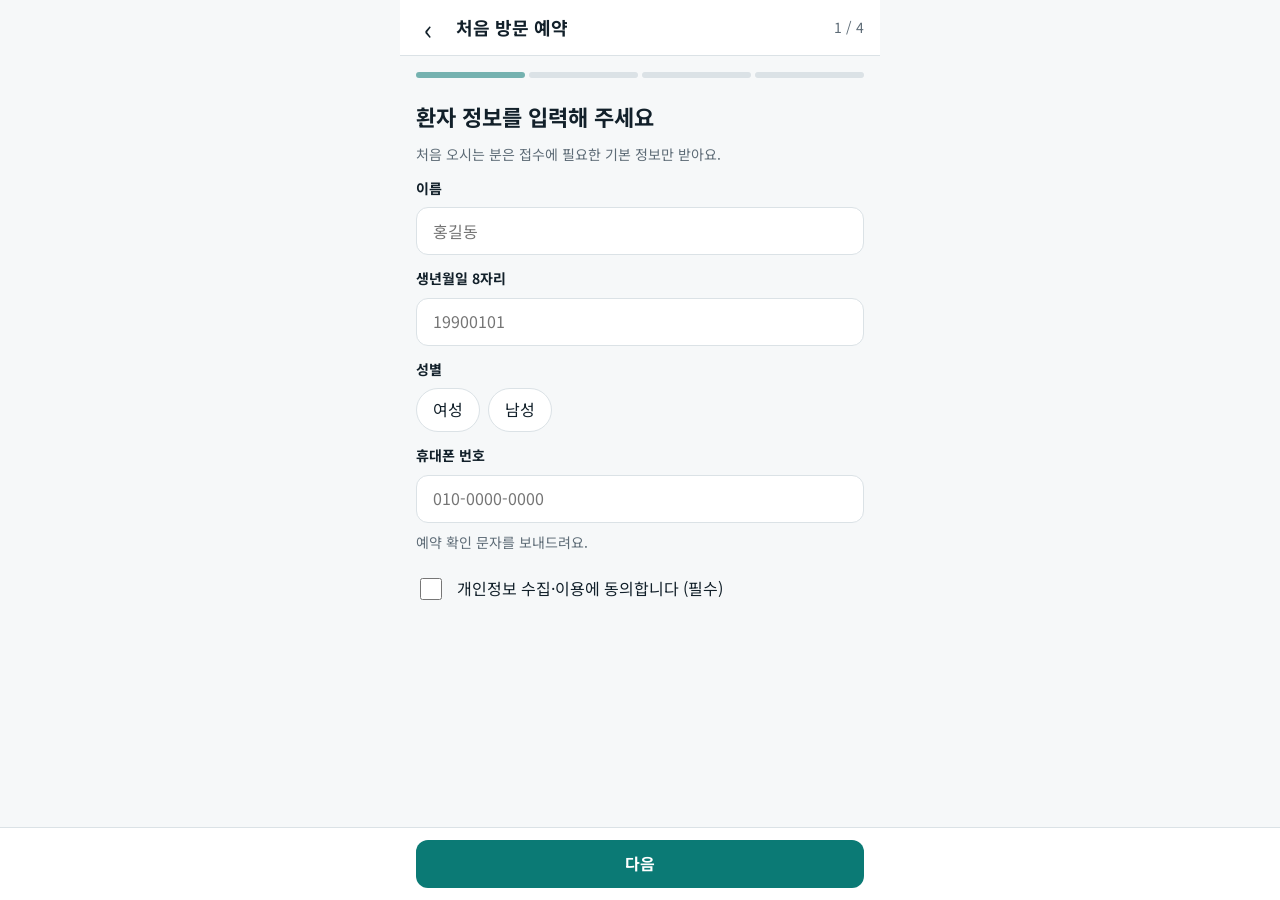
==== reserve-first.html @ 38b5ae51 "Add reservation popup (first visit / revisit) and first-visit booking flow Co-Authored-By: Claude So" ====
<!DOCTYPE html>
<html lang="ko">
<head>
  <meta charset="UTF-8">
  <meta name="viewport" content="width=device-width, initial-scale=1, viewport-fit=cover">
  <title>처음 방문 예약</title>
  <link rel="stylesheet" href="https://fonts.googleapis.com/css2?family=Noto+Sans+KR:wght@400;700&display=swap">
  <link rel="stylesheet" href="css/tokens.css">
  <link rel="stylesheet" href="css/base.css">
  <link rel="stylesheet" href="css/components.css">
</head>
<body>
<div class="screen">
  <header class="appbar">
    <button class="appbar__back" type="button" id="back" aria-label="이전">‹</button>
    <span class="appbar__title">처음 방문 예약</span>
    <span class="appbar__spacer"></span>
    <span class="appbar__step num" id="step-label">1 / 4</span>
  </header>

  <main class="screen__body screen__body--with-bar">
    <ol class="steps" id="steps" aria-label="진행 단계"><li></li><li></li><li></li><li></li></ol>

    <!-- 1. 환자 정보 -->
    <section class="stack" data-step="1">
      <h1>환자 정보를 입력해 주세요</h1>
      <p class="muted">처음 오시는 분은 접수에 필요한 기본 정보만 받아요.</p>
      <div class="field"><label class="field__label" for="name">이름</label><input class="input" id="name" autocomplete="name" placeholder="홍길동"><span class="field__error" id="name-err" hidden>이름을 입력해 주세요.</span></div>
      <div class="field"><label class="field__label" for="birth">생년월일 8자리</label><input class="input num" id="birth" inputmode="numeric" maxlength="8" placeholder="19900101"><span class="field__error" id="birth-err" hidden>8자리 숫자로 입력해 주세요. 예: 19900101</span></div>
      <div class="field"><span class="field__label" id="gender-label">성별</span>
        <div class="chips" role="group" aria-labelledby="gender-label"><button class="chip" type="button" data-gender="여성" aria-pressed="false">여성</button><button class="chip" type="button" data-gender="남성" aria-pressed="false">남성</button></div>
        <span class="field__error" id="gender-err" hidden>성별을 선택해 주세요.</span></div>
      <div class="field"><label class="field__label" for="phone">휴대폰 번호</label><input class="input num" id="phone" inputmode="tel" autocomplete="tel" maxlength="13" placeholder="010-0000-0000"><span class="field__help">예약 확인 문자를 보내드려요.</span><span class="field__error" id="phone-err" hidden>휴대폰 번호를 정확히 입력해 주세요.</span></div>
      <label class="check"><input type="checkbox" id="agree"> 개인정보 수집·이용에 동의합니다 (필수)</label>
      <span class="field__error" id="agree-err" hidden>동의해야 예약할 수 있어요.</span>
    </section>

    <!-- 2. 진료과 -->
    <section class="stack" data-step="2" hidden>
      <h1>진료과를 선택해 주세요</h1>
      <p class="muted">어느 과인지 모르면 내과로 접수하면 안내해 드려요.</p>
      <ul class="list" id="dept-list"></ul>
    </section>

    <!-- 3. 의사·날짜·시간 -->
    <section class="stack" data-step="3" hidden>
      <h1>의사와 시간을 선택해 주세요</h1>
      <p class="muted" id="dept-note"></p>
      <h2>의사</h2>
      <div class="stack" id="doctor-list" role="radiogroup" aria-label="의사"></div>
      <h2>날짜</h2>
      <div class="chips" id="date-list" role="group" aria-label="날짜"></div>
      <h2>시간</h2>
      <div class="chips" id="time-list" role="group" aria-label="시간"></div>
      <div class="field"><label class="field__label" for="memo">증상 메모 (선택)</label><textarea class="input" id="memo" placeholder="증상을 간단히 적어 주세요."></textarea></div>
    </section>

    <!-- 4. 확인 -->
    <section class="stack" data-step="4" hidden>
      <h1>예약 내용을 확인해 주세요</h1>
      <dl class="summary card" id="confirm"></dl>
      <p class="notice">처음 방문은 접수 후 기본 문진이 있어서 진료 시작 20분 전까지 오시는 걸 권해요.</p>
      <p class="muted">진료비와 의사, 시간은 예시 정보입니다.</p>
    </section>
  </main>

  <div class="bottom-bar"><button class="btn btn--block" type="button" id="next">다음</button></div>
</div>

<div class="sheet" id="login-sheet" role="dialog" aria-modal="true" aria-labelledby="login-title" hidden>
  <div class="sheet__backdrop" data-close></div>
  <div class="sheet__panel">
    <h2 id="login-title">로그인이 필요해요</h2>
    <p class="muted">예약을 접수하려면 로그인이나 회원가입을 해야 해요. 입력한 내용은 그대로 유지돼요.</p>
    <button class="btn btn--block" type="button" disabled>로그인 (준비 중)</button>
    <button class="btn btn--secondary btn--block" type="button" disabled>회원가입 (준비 중)</button>
    <button class="btn btn--ghost btn--block" type="button" data-close>돌아가기</button>
  </div>
</div>

<script src="js/main.js"></script>
<script src="js/reserve-first.js"></script>
</body>
</html>
---- css/tokens.css ----
/* 디자인 토큰: 색·간격·글자·모서리는 전부 여기서만 정의한다 */
:root {
  /* 색: 의료 서비스에 맞춘 차분한 청록 + 상태색 */
  --bg: #f6f8f9;
  --surface: #ffffff;
  --fg: #12202a;
  --muted: #5d6b76;
  --line: #dbe2e6;
  --primary: #0b7a75;
  --primary-fg: #ffffff;
  --primary-soft: #dff2f0;
  --focus: #1d6fd6;

  /* 상태색: 예약·결제 상태 표시 전용 */
  --ok: #1f7a43;       --ok-soft: #e0f3e8;
  --warn: #8a5a00;     --warn-soft: #fcefd0;
  --danger: #b3261e;   --danger-soft: #fbe3e1;
  --info: #1d5fa8;     --info-soft: #e1edf9;

  /* 글자 */
  --font: "Noto Sans KR", -apple-system, BlinkMacSystemFont, "Apple SD Gothic Neo", sans-serif;
  --fs-xs: 0.75rem;  --fs-sm: 0.875rem; --fs-md: 1rem;
  --fs-lg: 1.125rem; --fs-xl: 1.375rem; --fs-2xl: 1.75rem;

  /* 간격(4px 단위) */
  --sp-1: 4px;  --sp-2: 8px;  --sp-3: 12px; --sp-4: 16px;
  --sp-5: 24px; --sp-6: 32px; --sp-7: 48px;

  /* 모서리·그림자·터치 크기 */
  --radius-sm: 8px; --radius-md: 12px; --radius-pill: 999px;
  --shadow: 0 1px 3px rgba(18, 32, 42, 0.08);
  --touch: 48px;          /* 모든 버튼·입력의 최소 높이 */
  --content-max: 480px;   /* 모바일 우선, 큰 화면에서도 폭 고정 */
}

@media (prefers-color-scheme: dark) {
  :root:not([data-theme="light"]) {
    --bg: #0e171c; --surface: #16232b; --fg: #e8eff2; --muted: #98a8b2; --line: #2a3a44;
    --primary: #3fb8b0; --primary-fg: #06201e; --primary-soft: #153a38; --focus: #6aa8f5;
    --ok: #62c98a; --ok-soft: #153325; --warn: #e5b04a; --warn-soft: #3a2d10;
    --danger: #f0867f; --danger-soft: #3d1b19; --info: #7fb4ee; --info-soft: #16304a;
    color-scheme: dark;
  }
}
:root[data-theme="dark"] {
  --bg: #0e171c; --surface: #16232b; --fg: #e8eff2; --muted: #98a8b2; --line: #2a3a44;
  --primary: #3fb8b0; --primary-fg: #06201e; --primary-soft: #153a38; --focus: #6aa8f5;
  --ok: #62c98a; --ok-soft: #153325; --warn: #e5b04a; --warn-soft: #3a2d10;
  --danger: #f0867f; --danger-soft: #3d1b19; --info: #7fb4ee; --info-soft: #16304a;
  color-scheme: dark;
}
---- css/base.css ----
/* 기본 규칙: 리셋, 본문, 화면 틀 */
*, *::before, *::after { box-sizing: border-box; }
html { -webkit-text-size-adjust: 100%; }
[hidden] { display: none !important; }
body {
  margin: 0;
  min-height: 100dvh;
  background: var(--bg);
  color: var(--fg);
  font: var(--fs-md)/1.6 var(--font);
  padding: env(safe-area-inset-top) env(safe-area-inset-right) env(safe-area-inset-bottom) env(safe-area-inset-left);
}
h1, h2, h3, p { margin: 0; }
h1 { font-size: var(--fs-xl); line-height: 1.3; }
h2 { font-size: var(--fs-lg); line-height: 1.4; }
h3 { font-size: var(--fs-md); }
a { color: var(--primary); }
:focus-visible { outline: 3px solid var(--focus); outline-offset: 2px; }
button, input, select, textarea { font: inherit; color: inherit; }
.num { font-variant-numeric: tabular-nums; }
.muted { color: var(--muted); font-size: var(--fs-sm); }

/* 화면 틀: 가운데 정렬된 한 줄 컬럼, 아래 고정 버튼 높이만큼 여백 */
.screen { max-width: var(--content-max); margin-inline: auto; min-height: 100dvh; display: flex; flex-direction: column; }
.screen__body { flex: 1; padding: var(--sp-4); display: flex; flex-direction: column; gap: var(--sp-5); min-width: 0; }
.screen__body--with-bar { padding-bottom: calc(var(--touch) + var(--sp-6) + var(--sp-4)); }
.stack { display: flex; flex-direction: column; gap: var(--sp-3); min-width: 0; }
.row { display: flex; align-items: center; justify-content: space-between; gap: var(--sp-3); min-width: 0; }
---- css/components.css ----
/* 공통 컴포넌트: 예약 → 결제 화면 전부 이 안에서만 조립한다 */

/* 상단 앱바 */
.appbar { position: sticky; top: 0; z-index: 10; display: flex; align-items: center; gap: var(--sp-2); min-height: 56px; padding: 0 var(--sp-4); background: var(--surface); border-bottom: 1px solid var(--line); }
.appbar__title { font-size: var(--fs-lg); font-weight: 700; }

/* 진행 단계 (진료과 → 의사 → 시간 → 확인 → 결제) */
.steps { display: flex; gap: var(--sp-1); list-style: none; margin: 0; padding: 0; }
.steps li { flex: 1; height: 6px; border-radius: var(--radius-pill); background: var(--line); }
.steps li[data-state="done"], .steps li[aria-current="step"] { background: var(--primary); }
.steps li[aria-current="step"] { opacity: 0.55; }

/* 카드 */
.card { background: var(--surface); border: 1px solid var(--line); border-radius: var(--radius-md); padding: var(--sp-4); box-shadow: var(--shadow); min-width: 0; }
.card--selectable { cursor: pointer; }
.card--selectable[aria-checked="true"] { border-color: var(--primary); background: var(--primary-soft); }

/* 버튼 */
.btn { display: inline-flex; align-items: center; justify-content: center; gap: var(--sp-2); min-height: var(--touch); padding: 0 var(--sp-5); border: 1px solid transparent; border-radius: var(--radius-md); font-weight: 700; cursor: pointer; background: var(--primary); color: var(--primary-fg); }
.btn--secondary { background: var(--surface); color: var(--primary); border-color: var(--primary); }
.btn--ghost { background: transparent; color: var(--muted); }
.btn--danger { background: var(--danger); color: #fff; }
.btn--block { display: flex; width: 100%; }
.btn:disabled { opacity: 0.4; cursor: not-allowed; }

/* 입력 */
.field { display: flex; flex-direction: column; gap: var(--sp-2); }
.field__label { font-size: var(--fs-sm); font-weight: 700; }
.field__help { font-size: var(--fs-sm); color: var(--muted); }
.field__error { font-size: var(--fs-sm); color: var(--danger); }
.input { width: 100%; min-height: var(--touch); padding: 0 var(--sp-4); background: var(--surface); border: 1px solid var(--line); border-radius: var(--radius-md); }
.input[aria-invalid="true"] { border-color: var(--danger); }

/* 선택 칩 (진료 시간대, 진료과) */
.chips { display: flex; flex-wrap: wrap; gap: var(--sp-2); }
.chip { min-height: 44px; padding: 0 var(--sp-4); border: 1px solid var(--line); border-radius: var(--radius-pill); background: var(--surface); cursor: pointer; font-variant-numeric: tabular-nums; }
.chip[aria-pressed="true"] { background: var(--primary); border-color: var(--primary); color: var(--primary-fg); font-weight: 700; }
.chip:disabled { opacity: 0.4; text-decoration: line-through; cursor: not-allowed; }

/* 상태 뱃지: 색만으로 구분하지 않고 글자도 같이 쓴다 */
.badge { display: inline-block; padding: 2px var(--sp-3); border-radius: var(--radius-pill); font-size: var(--fs-xs); font-weight: 700; }
.badge--ok { background: var(--ok-soft); color: var(--ok); }
.badge--warn { background: var(--warn-soft); color: var(--warn); }
.badge--danger { background: var(--danger-soft); color: var(--danger); }
.badge--info { background: var(--info-soft); color: var(--info); }

/* 내역 목록 (예약 확인, 결제 내역) */
.summary { margin: 0; display: flex; flex-direction: column; }
.summary > div { display: flex; justify-content: space-between; gap: var(--sp-4); padding: var(--sp-3) 0; border-bottom: 1px solid var(--line); }
.summary dt { color: var(--muted); }
.summary dd { margin: 0; text-align: right; font-variant-numeric: tabular-nums; }
.summary .total { font-weight: 700; font-size: var(--fs-lg); border-bottom: 0; }

/* 하단 고정 행동 버튼 */
.bottom-bar { position: fixed; left: 0; right: 0; bottom: 0; z-index: 10; padding: var(--sp-3) var(--sp-4) calc(var(--sp-3) + env(safe-area-inset-bottom, 0px)); background: var(--surface); border-top: 1px solid var(--line); }
.bottom-bar > * { max-width: calc(var(--content-max) - 2 * var(--sp-4)); margin-inline: auto; }

/* 안내 문구 */
.notice { padding: var(--sp-3) var(--sp-4); border-radius: var(--radius-md); background: var(--info-soft); color: var(--info); font-size: var(--fs-sm); }
.notice--warn { background: var(--warn-soft); color: var(--warn); }

@media (prefers-reduced-motion: reduce) { * { transition: none !important; animation: none !important; } }

/* 선택 입력: 체크박스·라디오 */
.check { display: flex; align-items: center; gap: var(--sp-3); min-height: var(--touch); cursor: pointer; }
.check input { width: 22px; height: 22px; accent-color: var(--primary); flex: none; }
textarea.input { padding: var(--sp-3) var(--sp-4); min-height: 96px; resize: vertical; }

/* 리스트: 진료과, 의사, 예약 내역, 결제 내역에 공통으로 쓴다 */
.list { list-style: none; margin: 0; padding: 0; background: var(--surface); border: 1px solid var(--line); border-radius: var(--radius-md); overflow: hidden; }
.list__item { display: flex; align-items: center; gap: var(--sp-3); width: 100%; min-height: 64px; padding: var(--sp-3) var(--sp-4); border: 0; border-bottom: 1px solid var(--line); background: transparent; text-align: left; text-decoration: none; color: inherit; min-width: 0; }
.list__item:last-child { border-bottom: 0; }
.list__item--link { cursor: pointer; }
.list__item--link::after { content: "›"; color: var(--muted); font-size: var(--fs-xl); margin-left: auto; padding-left: var(--sp-2); }
.list__item[aria-selected="true"] { background: var(--primary-soft); }
.list__avatar { flex: none; width: 40px; height: 40px; border-radius: 50%; background: var(--primary-soft); color: var(--primary); display: grid; place-items: center; font-weight: 700; }
.list__main { flex: 1; min-width: 0; display: flex; flex-direction: column; }
.list__title { font-weight: 700; overflow-wrap: anywhere; }
.list__sub { font-size: var(--fs-sm); color: var(--muted); overflow-wrap: anywhere; }
.list__aside { flex: none; text-align: right; font-variant-numeric: tabular-nums; }

/* 바텀시트(팝업): 모바일에서는 아래에서 올라오고, 큰 화면에서는 가운데에 뜬다 */
.sheet { position: fixed; inset: 0; z-index: 50; display: flex; align-items: flex-end; justify-content: center; }
.sheet[hidden] { display: none; }
.sheet__backdrop { position: absolute; inset: 0; background: rgba(10, 24, 30, 0.5); }
.sheet__panel { position: relative; width: 100%; max-width: var(--content-max); max-height: 90dvh; overflow-y: auto; background: var(--surface); color: var(--fg); border-radius: 24px 24px 0 0; padding: var(--sp-5) var(--sp-4) calc(var(--sp-5) + env(safe-area-inset-bottom, 0px)); display: flex; flex-direction: column; gap: var(--sp-4); }
.sheet__panel .btn, .sheet__panel a { text-decoration: none; }
@media (min-width: 640px) { .sheet { align-items: center; } .sheet__panel { border-radius: 24px; } }

/* 큰 선택 버튼 (처음 방문 / 재방문) */
.choice { display: flex; align-items: center; gap: var(--sp-4); width: 100%; min-height: 76px; padding: var(--sp-4); background: var(--surface); border: 1px solid var(--line); border-radius: var(--radius-md); text-align: left; text-decoration: none; color: inherit; cursor: pointer; }
.choice__main { flex: 1; min-width: 0; display: flex; flex-direction: column; }
.choice__title { font-weight: 700; font-size: var(--fs-lg); }
.choice__sub { font-size: var(--fs-sm); color: var(--muted); }
.choice--primary { border-color: var(--primary); background: var(--primary-soft); }
.choice[aria-disabled="true"] { opacity: 0.55; cursor: not-allowed; }

/* 버튼 모양 카드 (선택형) */
button.card--selectable { width: 100%; text-align: left; font: inherit; color: inherit; }

/* 뒤로 가기 */
.appbar__back { width: 40px; height: 40px; margin-left: calc(-1 * var(--sp-2)); display: grid; place-items: center; border: 0; background: transparent; border-radius: 50%; font-size: 1.75rem; line-height: 1; cursor: pointer; color: var(--fg); text-decoration: none; }
.appbar__spacer { flex: 1; }
.appbar__step { font-size: var(--fs-sm); color: var(--muted); font-variant-numeric: tabular-nums; }
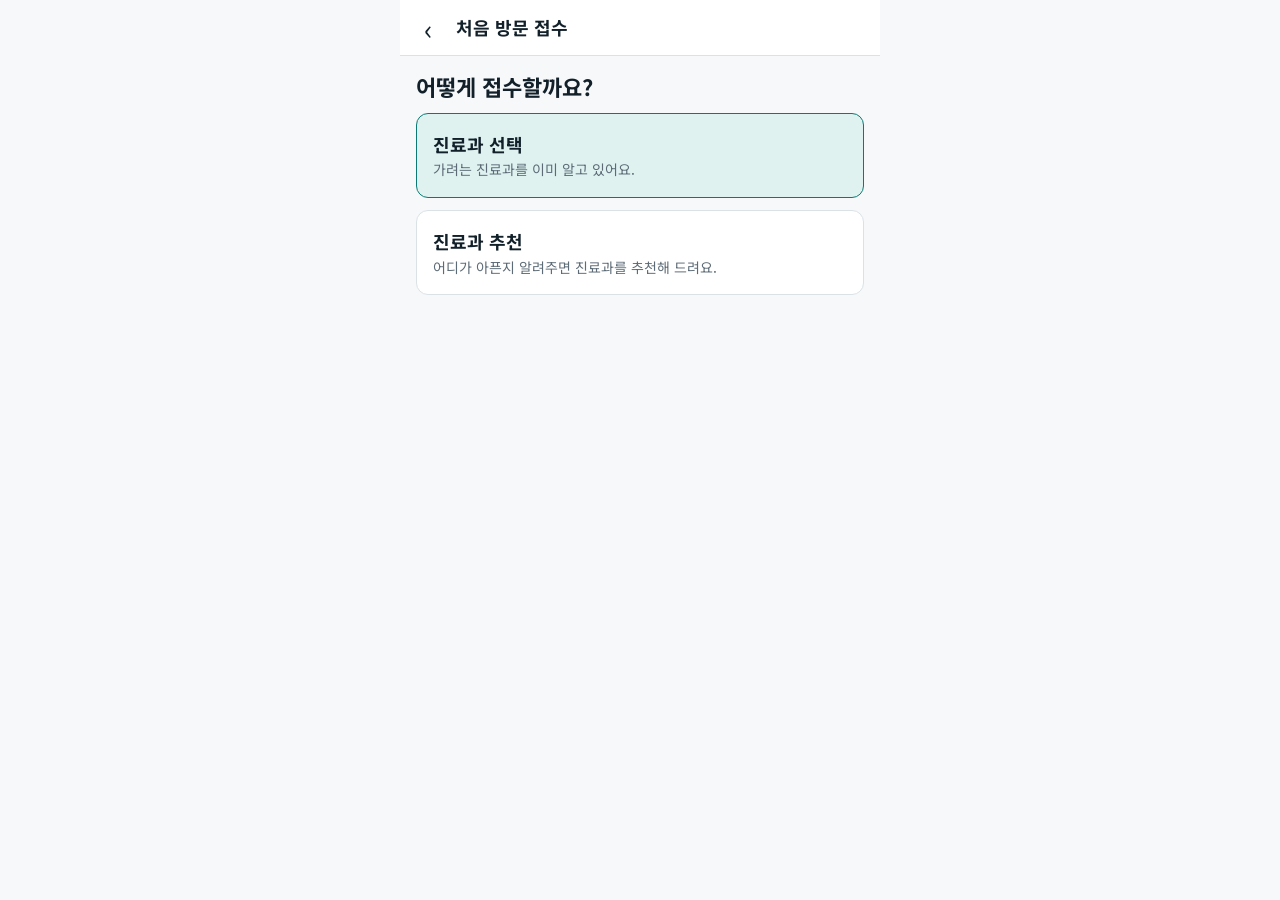
==== commit ba24c1f1: "Rework first-visit flow: department select/recommend (body map), symptom, patient info, waiting/comp" ====
--- a/reserve-first.html
+++ b/reserve-first.html
@@ -3,26 +3,97 @@
 <head>
   <meta charset="UTF-8">
   <meta name="viewport" content="width=device-width, initial-scale=1, viewport-fit=cover">
-  <title>처음 방문 예약</title>
+  <title>처음 방문 접수</title>
   <link rel="stylesheet" href="https://fonts.googleapis.com/css2?family=Noto+Sans+KR:wght@400;700&display=swap">
   <link rel="stylesheet" href="css/tokens.css">
   <link rel="stylesheet" href="css/base.css">
   <link rel="stylesheet" href="css/components.css">
+  <link rel="stylesheet" href="css/flow.css">
 </head>
 <body>
 <div class="screen">
   <header class="appbar">
     <button class="appbar__back" type="button" id="back" aria-label="이전">‹</button>
-    <span class="appbar__title">처음 방문 예약</span>
+    <span class="appbar__title">처음 방문 접수</span>
     <span class="appbar__spacer"></span>
-    <span class="appbar__step num" id="step-label">1 / 4</span>
+    <span class="appbar__step num" id="step-label"></span>
   </header>
 
-  <main class="screen__body screen__body--with-bar">
-    <ol class="steps" id="steps" aria-label="진행 단계"><li></li><li></li><li></li><li></li></ol>
+  <main class="screen__body screen__body--with-bar" id="main">
+    <ol class="steps" id="steps" aria-label="진행 단계"></ol>
+    <p class="notice" id="login-note" hidden></p>
 
-    <!-- 1. 환자 정보 -->
-    <section class="stack" data-step="1">
+    <!-- 0. 진료과 선택 / 추천 -->
+    <section class="stack" data-step="mode">
+      <h1>어떻게 접수할까요?</h1>
+      <button class="choice choice--primary" type="button" id="mode-select"><span class="choice__main"><span class="choice__title">진료과 선택</span><span class="choice__sub">가려는 진료과를 이미 알고 있어요.</span></span></button>
+      <button class="choice" type="button" id="mode-recommend"><span class="choice__main"><span class="choice__title">진료과 추천</span><span class="choice__sub">어디가 아픈지 알려주면 진료과를 추천해 드려요.</span></span></button>
+    </section>
+
+    <!-- A-1. 진료과 선택 -->
+    <section class="stack" data-step="dept" hidden>
+      <h1>진료과를 선택해 주세요</h1>
+      <p class="muted" id="dept-hint"></p>
+      <ul class="list" id="dept-list"></ul>
+    </section>
+
+    <!-- B-1. 인체 모형도 -->
+    <section class="stack" data-step="body" hidden>
+      <h1>어디가 아픈가요?</h1>
+      <p class="muted">아픈 부위를 눌러 주세요.</p>
+      <div class="bodymap">
+        <div class="chips" role="group" aria-label="보는 방향"><button class="chip" type="button" data-side="front" aria-pressed="true">앞</button><button class="chip" type="button" data-side="back" aria-pressed="false">뒤</button></div>
+        <svg id="body-svg" viewBox="0 0 200 396" role="group" aria-label="인체 모형도"></svg>
+        <p class="bodymap__picked" id="picked" aria-live="polite"></p>
+      </div>
+    </section>
+
+    <!-- B-2. 질문 -->
+    <section class="stack" data-step="ask" hidden>
+      <h1>어떻게 아픈가요?</h1>
+      <p class="muted" id="ask-part"></p>
+      <div class="ask"><span class="ask__q" id="q-depth">1. 어느 쪽이 아픈가요?</span>
+        <div class="chips" role="group" aria-labelledby="q-depth" data-ask="depth">
+          <button class="chip" type="button" data-v="inside" aria-pressed="false">몸 안쪽(속)</button>
+          <button class="chip" type="button" data-v="outside" aria-pressed="false">겉(피부·근육·뼈)</button></div></div>
+      <div class="ask"><span class="ask__q" id="q-type">2. 어떤 느낌인가요?</span>
+        <div class="chips" role="group" aria-labelledby="q-type" data-ask="type">
+          <button class="chip" type="button" data-v="stab" aria-pressed="false">찌르듯이</button>
+          <button class="chip" type="button" data-v="cut" aria-pressed="false">칼로 베는 듯이</button>
+          <button class="chip" type="button" data-v="throb" aria-pressed="false">욱신욱신 쑤셔요</button>
+          <button class="chip" type="button" data-v="dull" aria-pressed="false">묵직하고 뻐근해요</button>
+          <button class="chip" type="button" data-v="squeeze" aria-pressed="false">조이거나 눌러요</button>
+          <button class="chip" type="button" data-v="burn" aria-pressed="false">화끈거리거나 가려워요</button>
+          <button class="chip" type="button" data-v="numb" aria-pressed="false">저리고 감각이 이상해요</button></div></div>
+      <div class="ask"><span class="ask__q" id="q-cause">3. 어떻게 시작됐나요?</span>
+        <div class="chips" role="group" aria-labelledby="q-cause" data-ask="cause">
+          <button class="chip" type="button" data-v="injury" aria-pressed="false">다치거나 부딪혔어요</button>
+          <button class="chip" type="button" data-v="sudden" aria-pressed="false">갑자기 아파요</button>
+          <button class="chip" type="button" data-v="gradual" aria-pressed="false">서서히 심해졌어요</button></div></div>
+    </section>
+
+    <!-- B-3. 추천 결과 -->
+    <section class="stack" data-step="result" hidden>
+      <h1>이 진료과를 추천해요</h1>
+      <div class="card reco stack"><span class="muted">추천 진료과</span><span class="reco__dept" id="reco-dept"></span><p id="reco-reason"></p></div>
+      <p class="notice notice--warn" id="reco-warn" hidden></p>
+      <div class="stack" id="reco-others-box"><h2>다른 후보</h2><ul class="list" id="reco-others"></ul></div>
+      <button class="btn btn--ghost btn--block" type="button" id="reco-manual">직접 진료과 고르기</button>
+      <p class="muted">입력한 내용을 바탕으로 한 참고 안내이며, 진단이 아닙니다.</p>
+    </section>
+
+    <!-- 증상 서술 -->
+    <section class="stack" data-step="symptom" hidden>
+      <h1>증상을 알려 주세요</h1>
+      <div class="chips"><span class="badge badge--info" id="symptom-dept"></span></div>
+      <div class="field"><label class="field__label" for="symptom">증상 설명</label>
+        <textarea class="input" id="symptom" maxlength="500" placeholder="언제부터, 어디가, 어떻게 아픈지 적어 주세요."></textarea>
+        <span class="field__help"><span id="symptom-count">0</span> / 500자</span>
+        <span class="field__error" id="symptom-err" hidden>증상을 5자 이상 적어 주세요.</span></div>
+    </section>
+
+    <!-- 환자 정보 (로그인하지 않았을 때만) -->
+    <section class="stack" data-step="patient" hidden>
       <h1>환자 정보를 입력해 주세요</h1>
       <p class="muted">처음 오시는 분은 접수에 필요한 기본 정보만 받아요.</p>
       <div class="field"><label class="field__label" for="name">이름</label><input class="input" id="name" autocomplete="name" placeholder="홍길동"><span class="field__error" id="name-err" hidden>이름을 입력해 주세요.</span></div>
@@ -30,55 +101,26 @@
       <div class="field"><span class="field__label" id="gender-label">성별</span>
         <div class="chips" role="group" aria-labelledby="gender-label"><button class="chip" type="button" data-gender="여성" aria-pressed="false">여성</button><button class="chip" type="button" data-gender="남성" aria-pressed="false">남성</button></div>
         <span class="field__error" id="gender-err" hidden>성별을 선택해 주세요.</span></div>
-      <div class="field"><label class="field__label" for="phone">휴대폰 번호</label><input class="input num" id="phone" inputmode="tel" autocomplete="tel" maxlength="13" placeholder="010-0000-0000"><span class="field__help">예약 확인 문자를 보내드려요.</span><span class="field__error" id="phone-err" hidden>휴대폰 번호를 정확히 입력해 주세요.</span></div>
+      <div class="field"><label class="field__label" for="phone">휴대폰 번호</label><input class="input num" id="phone" inputmode="tel" autocomplete="tel" maxlength="13" placeholder="010-0000-0000"><span class="field__help">접수 상태를 문자로 알려드려요.</span><span class="field__error" id="phone-err" hidden>휴대폰 번호를 정확히 입력해 주세요.</span></div>
       <label class="check"><input type="checkbox" id="agree"> 개인정보 수집·이용에 동의합니다 (필수)</label>
-      <span class="field__error" id="agree-err" hidden>동의해야 예약할 수 있어요.</span>
+      <span class="field__error" id="agree-err" hidden>동의해야 접수할 수 있어요.</span>
     </section>
 
-    <!-- 2. 진료과 -->
-    <section class="stack" data-step="2" hidden>
-      <h1>진료과를 선택해 주세요</h1>
-      <p class="muted">어느 과인지 모르면 내과로 접수하면 안내해 드려요.</p>
-      <ul class="list" id="dept-list"></ul>
-    </section>
-
-    <!-- 3. 의사·날짜·시간 -->
-    <section class="stack" data-step="3" hidden>
-      <h1>의사와 시간을 선택해 주세요</h1>
-      <p class="muted" id="dept-note"></p>
-      <h2>의사</h2>
-      <div class="stack" id="doctor-list" role="radiogroup" aria-label="의사"></div>
-      <h2>날짜</h2>
-      <div class="chips" id="date-list" role="group" aria-label="날짜"></div>
-      <h2>시간</h2>
-      <div class="chips" id="time-list" role="group" aria-label="시간"></div>
-      <div class="field"><label class="field__label" for="memo">증상 메모 (선택)</label><textarea class="input" id="memo" placeholder="증상을 간단히 적어 주세요."></textarea></div>
-    </section>
-
-    <!-- 4. 확인 -->
-    <section class="stack" data-step="4" hidden>
-      <h1>예약 내용을 확인해 주세요</h1>
-      <dl class="summary card" id="confirm"></dl>
-      <p class="notice">처음 방문은 접수 후 기본 문진이 있어서 진료 시작 20분 전까지 오시는 걸 권해요.</p>
-      <p class="muted">진료비와 의사, 시간은 예시 정보입니다.</p>
+    <!-- 접수 대기 / 완료 -->
+    <section class="stack" data-step="status" hidden>
+      <ol class="track" id="track"><li>접수 요청</li><li>접수 대기</li><li>접수 완료</li></ol>
+      <div class="card ticket"><span class="muted" id="ticket-label">접수번호</span><span class="ticket__no" id="ticket-no"></span><div><span class="badge badge--warn" id="status-badge">접수 대기</span></div><p id="status-msg"></p></div>
+      <dl class="summary card" id="status-summary"></dl>
+      <div class="demo" id="demo-box"><p class="muted">[데모] 접수 완료로 바뀌는 조건은 아직 정해지지 않았어요. 아래 버튼으로 병원에서 접수를 확인한 상황을 미리 볼 수 있어요.</p><button class="btn btn--secondary btn--block" type="button" id="demo-done">접수 완료 처리 (데모)</button></div>
     </section>
   </main>
 
-  <div class="bottom-bar"><button class="btn btn--block" type="button" id="next">다음</button></div>
-</div>
-
-<div class="sheet" id="login-sheet" role="dialog" aria-modal="true" aria-labelledby="login-title" hidden>
-  <div class="sheet__backdrop" data-close></div>
-  <div class="sheet__panel">
-    <h2 id="login-title">로그인이 필요해요</h2>
-    <p class="muted">예약을 접수하려면 로그인이나 회원가입을 해야 해요. 입력한 내용은 그대로 유지돼요.</p>
-    <button class="btn btn--block" type="button" disabled>로그인 (준비 중)</button>
-    <button class="btn btn--secondary btn--block" type="button" disabled>회원가입 (준비 중)</button>
-    <button class="btn btn--ghost btn--block" type="button" data-close>돌아가기</button>
-  </div>
+  <div class="bottom-bar" id="bar" hidden><button class="btn btn--block" type="button" id="next">다음</button></div>
 </div>
 
 <script src="js/main.js"></script>
+<script src="js/session.js"></script>
+<script src="js/recommend.js"></script>
 <script src="js/reserve-first.js"></script>
 </body>
 </html>
--- a/css/components.css
+++ b/css/components.css
@@ -47,7 +47,7 @@
 /* 내역 목록 (예약 확인, 결제 내역) */
 .summary { margin: 0; display: flex; flex-direction: column; }
 .summary > div { display: flex; justify-content: space-between; gap: var(--sp-4); padding: var(--sp-3) 0; border-bottom: 1px solid var(--line); }
-.summary dt { color: var(--muted); }
+.summary dt { color: var(--muted); white-space: nowrap; }
 .summary dd { margin: 0; text-align: right; font-variant-numeric: tabular-nums; }
 .summary .total { font-weight: 700; font-size: var(--fs-lg); border-bottom: 0; }
 
--- a/css/flow.css
+++ b/css/flow.css
@@ -0,0 +1,31 @@
+/* 접수 흐름 전용: 인체 모형도, 상태 표시 */
+
+/* 인체 모형도 */
+.bodymap { display: flex; flex-direction: column; align-items: center; gap: var(--sp-3); }
+.bodymap svg { width: 100%; max-width: 240px; height: auto; max-height: 52dvh; touch-action: manipulation; }
+.bodymap .part { fill: var(--primary-soft); stroke: var(--primary); stroke-width: 1.5; cursor: pointer; transition: fill 0.12s; }
+.bodymap .part:hover { fill: color-mix(in srgb, var(--primary) 30%, var(--primary-soft)); }
+.bodymap .part:focus-visible { outline: none; stroke: var(--focus); stroke-width: 3; }
+.bodymap .part[aria-pressed="true"] { fill: var(--primary); }
+.bodymap__picked { min-height: 28px; font-weight: 700; color: var(--primary); }
+
+/* 질문 묶음 */
+.ask { display: flex; flex-direction: column; gap: var(--sp-3); }
+.ask__q { font-weight: 700; }
+
+/* 추천 결과 */
+.reco { border-color: var(--primary); background: var(--primary-soft); }
+.reco__dept { font-size: var(--fs-2xl); font-weight: 700; color: var(--primary); line-height: 1.2; }
+
+/* 접수 상태 표시 (요청 → 대기 → 완료) */
+.track { display: flex; list-style: none; margin: 0; padding: 0; }
+.track li { flex: 1; display: flex; flex-direction: column; align-items: center; gap: var(--sp-2); font-size: var(--fs-xs); color: var(--muted); position: relative; text-align: center; }
+.track li::before { content: ""; width: 14px; height: 14px; border-radius: 50%; background: var(--line); z-index: 1; }
+.track li:not(:first-child)::after { content: ""; position: absolute; top: 6px; right: 50%; width: 100%; height: 2px; background: var(--line); }
+.track li[data-state="done"], .track li[aria-current="step"] { color: var(--fg); font-weight: 700; }
+.track li[data-state="done"]::before, .track li[aria-current="step"]::before { background: var(--primary); }
+.track li[data-state="done"]::after, .track li[aria-current="step"]::after { background: var(--primary); }
+.track li[aria-current="step"]::before { box-shadow: 0 0 0 5px var(--primary-soft); }
+.ticket { text-align: center; padding: var(--sp-5) var(--sp-4); display: flex; flex-direction: column; gap: var(--sp-2); }
+.ticket__no { font-size: 2.5rem; font-weight: 700; letter-spacing: 0.04em; font-variant-numeric: tabular-nums; }
+.demo { border: 1px dashed var(--line); border-radius: var(--radius-md); padding: var(--sp-4); display: flex; flex-direction: column; gap: var(--sp-3); }
